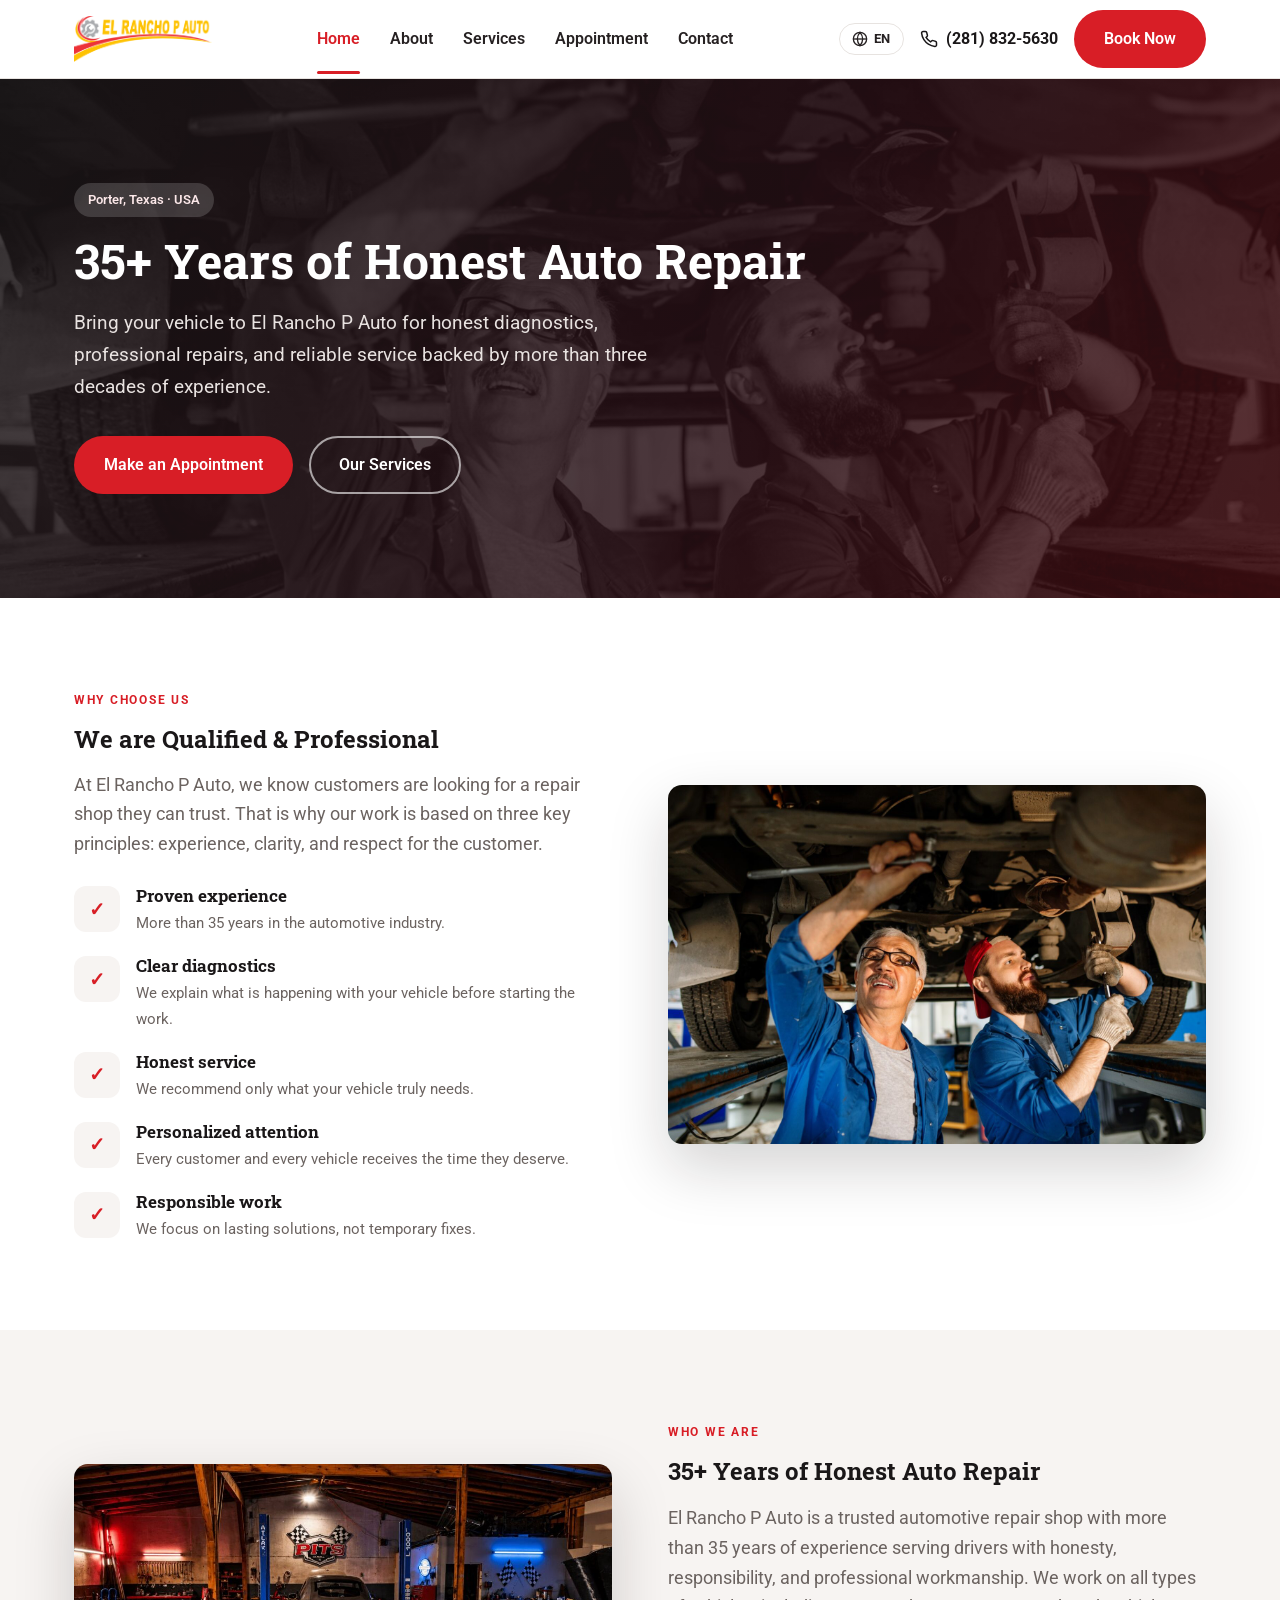
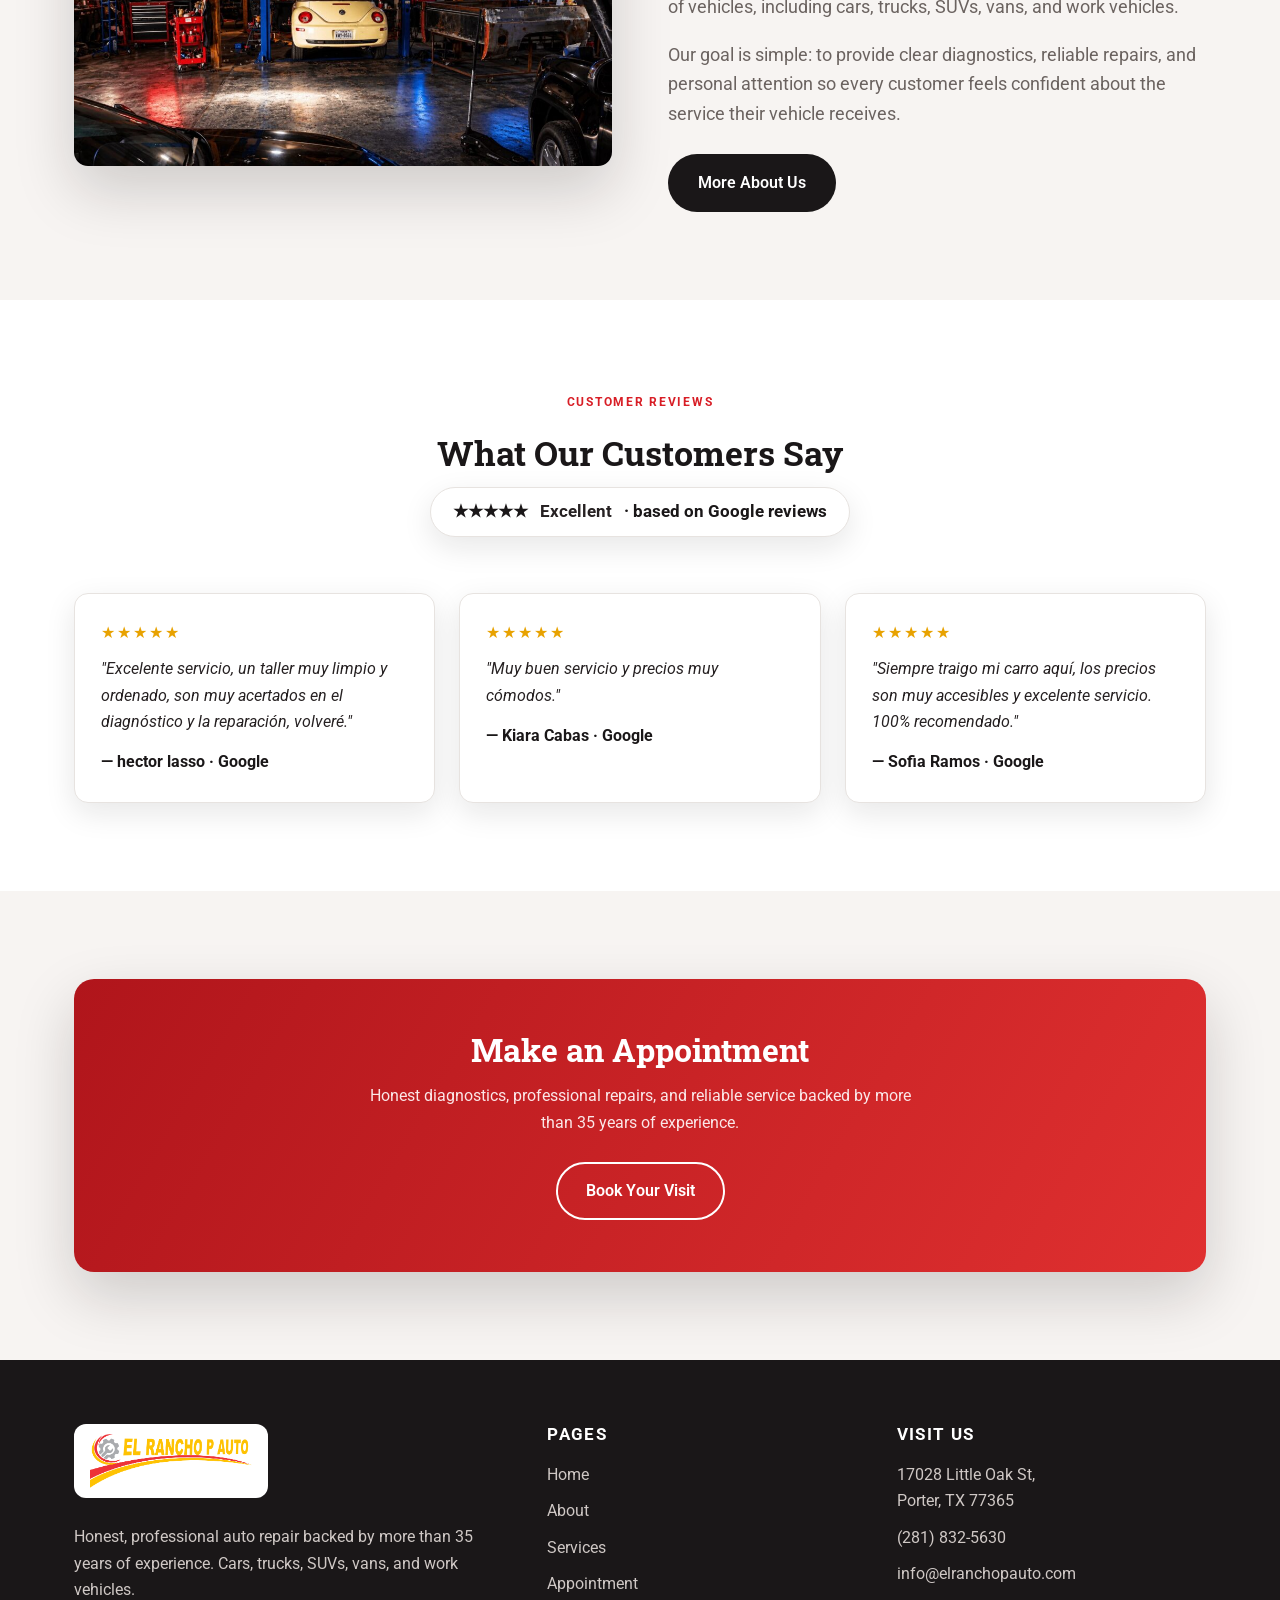
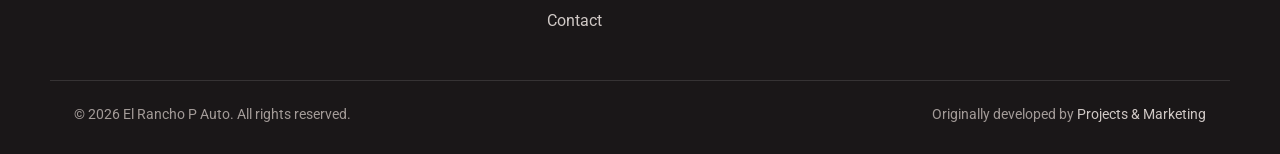
==== index.html @ 1ee65aa2 "Sitio web El Rancho P Auto — landing bilingüe EN/ES (rebuild por JECT)" ====
<!DOCTYPE html>
<html lang="en">
<head>
<meta charset="UTF-8">
<meta name="viewport" content="width=device-width, initial-scale=1">
<title>El Rancho P Auto — 35+ Years of Honest Auto Repair in Porter, TX</title>
<meta name="description" content="El Rancho P Auto is a trusted auto repair shop in Porter, Texas with 35+ years of experience. Honest diagnostics, reliable repairs, and personal attention for cars, trucks, SUVs, vans, and work vehicles.">
<link rel="icon" href="assets/img/favicon.png">
<link rel="preconnect" href="https://fonts.googleapis.com">
<link rel="preconnect" href="https://fonts.gstatic.com" crossorigin>
<link href="https://fonts.googleapis.com/css2?family=Roboto+Slab:wght@500;700;800&family=Roboto:wght@400;500;700&display=swap" rel="stylesheet">
<link rel="stylesheet" href="css/styles.css">
</head>
<body>

<header class="site-header">
  <div class="container nav">
    <a class="nav__logo" href="index.html"><img src="assets/img/logo.png" alt="El Rancho P Auto"></a>
    <ul class="nav__menu">
      <li><a href="index.html" class="is-active">Home</a></li>
      <li><a href="about.html">About</a></li>
      <li><a href="services.html">Services</a></li>
      <li><a href="appointment.html">Appointment</a></li>
      <li><a href="contact.html">Contact</a></li>
    </ul>
    <div class="nav__cta">
      <button class="lang-toggle" id="langToggle" type="button" title="Switch language / Cambiar idioma" aria-label="Switch language"><svg viewBox="0 0 24 24" fill="none" stroke="currentColor" stroke-width="2"><circle cx="12" cy="12" r="10"></circle><path d="M2 12h20"></path><path d="M12 2a15.3 15.3 0 0 1 4 10 15.3 15.3 0 0 1-4 10 15.3 15.3 0 0 1-4-10 15.3 15.3 0 0 1 4-10z"></path></svg><span class="lang-toggle__code">EN</span></button>
      <a class="nav__phone" href="tel:+12818325630">
        <svg width="18" height="18" viewBox="0 0 24 24" fill="none" stroke="currentColor" stroke-width="2"><path d="M22 16.92v3a2 2 0 0 1-2.18 2 19.79 19.79 0 0 1-8.63-3.07 19.5 19.5 0 0 1-6-6 19.79 19.79 0 0 1-3.07-8.67A2 2 0 0 1 4.11 2h3a2 2 0 0 1 2 1.72c.13.96.36 1.9.7 2.81a2 2 0 0 1-.45 2.11L8.09 9.91a16 16 0 0 0 6 6l1.27-1.27a2 2 0 0 1 2.11-.45c.91.34 1.85.57 2.81.7A2 2 0 0 1 22 16.92z"/></svg>
        (281) 832-5630</a>
      <a class="btn btn--primary" href="appointment.html">Book Now</a>
      <button class="nav__toggle" aria-label="Open menu"><span></span><span></span><span></span></button>
    </div>
  </div>
</header>

<!-- HERO -->
<section class="hero">
  <div class="container">
    <div class="hero__inner">
      <span class="badge-soft" style="background:rgba(255,255,255,.16);color:#FBE7E8">Porter, Texas · USA</span>
      <h1>35+ Years of Honest Auto Repair</h1>
      <p>Bring your vehicle to El Rancho P Auto for honest diagnostics, professional repairs, and reliable service backed by more than three decades of experience.</p>
      <div class="hero__actions">
        <a class="btn btn--primary" href="appointment.html">Make an Appointment</a>
        <a class="btn btn--ghost" href="services.html">Our Services</a>
      </div>
    </div>
  </div>
</section>

<!-- WHY CHOOSE US -->
<section class="section">
  <div class="container">
    <div class="split">
      <div>
        <span class="eyebrow">Why Choose Us</span>
        <h2>We are Qualified &amp; Professional</h2>
        <p class="lead" style="margin:16px 0 28px">At El Rancho P Auto, we know customers are looking for a repair shop they can trust. That is why our work is based on three key principles: experience, clarity, and respect for the customer.</p>
        <div class="grid" style="gap:20px">
          <div class="feature"><div class="feature__icon">✓</div><div><h3>Proven experience</h3><p>More than 35 years in the automotive industry.</p></div></div>
          <div class="feature"><div class="feature__icon">✓</div><div><h3>Clear diagnostics</h3><p>We explain what is happening with your vehicle before starting the work.</p></div></div>
          <div class="feature"><div class="feature__icon">✓</div><div><h3>Honest service</h3><p>We recommend only what your vehicle truly needs.</p></div></div>
          <div class="feature"><div class="feature__icon">✓</div><div><h3>Personalized attention</h3><p>Every customer and every vehicle receives the time they deserve.</p></div></div>
          <div class="feature"><div class="feature__icon">✓</div><div><h3>Responsible work</h3><p>We focus on lasting solutions, not temporary fixes.</p></div></div>
        </div>
      </div>
      <div><img src="assets/img/hero-techs.jpg" alt="El Rancho P Auto technicians repairing a car motor"></div>
    </div>
  </div>
</section>

<!-- WHO WE ARE -->
<section class="section section--alt">
  <div class="container">
    <div class="split">
      <div><img src="assets/img/who-we-are.jpg" alt="El Rancho P Auto repair shop"></div>
      <div>
        <span class="eyebrow">Who We Are</span>
        <h2>35+ Years of Honest Auto Repair</h2>
        <p class="lead" style="margin:18px 0">El Rancho P Auto is a trusted automotive repair shop with more than 35 years of experience serving drivers with honesty, responsibility, and professional workmanship. We work on all types of vehicles, including cars, trucks, SUVs, vans, and work vehicles.</p>
        <p class="lead">Our goal is simple: to provide clear diagnostics, reliable repairs, and personal attention so every customer feels confident about the service their vehicle receives.</p>
        <a class="btn btn--dark" href="about.html" style="margin-top:26px">More About Us</a>
      </div>
    </div>
  </div>
</section>

<!-- REVIEWS -->
<section class="section">
  <div class="container">
    <div class="section__head">
      <span class="eyebrow">Customer Reviews</span>
      <h2>What Our Customers Say</h2>
      <p><span class="rating-badge">★★★★★ <b>Excellent</b> · based on Google reviews</span></p>
    </div>
    <div class="reviews">
      <div class="review">
        <div class="review__stars">★★★★★</div>
        <p>"Excelente servicio, un taller muy limpio y ordenado, son muy acertados en el diagnóstico y la reparación, volveré."</p>
        <div class="review__by">— hector lasso · Google</div>
      </div>
      <div class="review">
        <div class="review__stars">★★★★★</div>
        <p>"Muy buen servicio y precios muy cómodos."</p>
        <div class="review__by">— Kiara Cabas · Google</div>
      </div>
      <div class="review">
        <div class="review__stars">★★★★★</div>
        <p>"Siempre traigo mi carro aquí, los precios son muy accesibles y excelente servicio. 100% recomendado."</p>
        <div class="review__by">— Sofia Ramos · Google</div>
      </div>
    </div>
  </div>
</section>

<!-- CTA -->
<section class="section section--alt">
  <div class="container">
    <div class="cta-strip">
      <h2>Make an Appointment</h2>
      <p>Honest diagnostics, professional repairs, and reliable service backed by more than 35 years of experience.</p>
      <a class="btn btn--ghost" href="appointment.html" style="border-color:#fff">Book Your Visit</a>
    </div>
  </div>
</section>

<!-- FOOTER -->
<footer class="site-footer">
  <div class="container footer-grid">
    <div>
      <span style="display:inline-block;background:#fff;padding:10px 16px;border-radius:12px"><img src="assets/img/logo.png" alt="El Rancho P Auto" style="margin:0"></span>
      <p style="margin-top:18px">Honest, professional auto repair backed by more than 35 years of experience. Cars, trucks, SUVs, vans, and work vehicles.</p>
    </div>
    <div>
      <h4>Pages</h4>
      <ul class="footer-links">
        <li><a href="index.html">Home</a></li>
        <li><a href="about.html">About</a></li>
        <li><a href="services.html">Services</a></li>
        <li><a href="appointment.html">Appointment</a></li>
        <li><a href="contact.html">Contact</a></li>
      </ul>
    </div>
    <div>
      <h4>Visit Us</h4>
      <ul class="footer-links">
        <li>17028 Little Oak St,<br>Porter, TX 77365</li>
        <li><a href="tel:+12818325630">(281) 832-5630</a></li>
        <li><a href="mailto:info@elranchopauto.com">info@elranchopauto.com</a></li>
      </ul>
    </div>
  </div>
  <div class="container footer-bottom">
    <span>© <span data-year>2026</span> El Rancho P Auto. All rights reserved.</span>
    <span>Originally developed by <a href="http://projectsandmarketing.net" target="_blank" rel="noopener">Projects &amp; Marketing</a></span>
  </div>
</footer>

<script src="js/main.js"></script>
<script src="js/i18n.js"></script>
</body>
</html>
---- css/styles.css ----
/* =====================================================================
   El Rancho P Auto — clean rebuild stylesheet
   Brand palette corrected to logo brand colors
   Primary #D81E26 · Dark #1A1718 · Reserved gold #E8A200
   Fonts: Roboto (body) / Roboto Slab (headings)
   ===================================================================== */

:root{
  --blue:#D81E26;        /* PRIMARY intense red (anchored to logo #E03030, deepened for AA + intensity) */
  --blue-dark:#B0151B;   /* darker red — button hover / gradient end */
  --navy:#1A1718;        /* near-black charcoal (warm, never blue) — headings, hero, footer */
  --slate:#262122;       /* charcoal mid — body text, dark-button hover, nav links */
  --teal:#3A3335;        /* repurposed neutral warm charcoal (gold is reserved) */
  --bg:#ffffff;
  --bg-alt:#F7F4F2;      /* warm light gray (NOT blue) */
  --text:#262122;
  --muted:#6B6360;       /* neutral warm gray */
  --line:#E7E3E0;        /* neutral warm border */
  --white:#ffffff;
  --radius:14px;
  --shadow:0 10px 30px rgba(20,18,18,.10);
  --shadow-lg:0 24px 60px rgba(20,18,18,.18);
  --max:1180px;
  --font:"Roboto",-apple-system,BlinkMacSystemFont,"Segoe UI",Helvetica,Arial,sans-serif;
  --font-head:"Roboto Slab",Georgia,"Times New Roman",serif;
  --gold:#E8A200;        /* RESERVED: review/rating stars only */
}

*{box-sizing:border-box;margin:0;padding:0}
html{scroll-behavior:smooth}
body{
  font-family:var(--font);
  color:var(--text);
  line-height:1.65;
  background:var(--bg);
  -webkit-font-smoothing:antialiased;
}
img{max-width:100%;display:block;height:auto}
a{color:var(--blue);text-decoration:none;transition:.2s}
a:hover{color:var(--blue-dark)}
h1,h2,h3,h4,h5{font-family:var(--font-head);color:var(--navy);line-height:1.2;font-weight:700}
.container{max-width:var(--max);margin:0 auto;padding:0 24px}
.eyebrow{display:inline-block;font-family:var(--font);font-weight:700;text-transform:uppercase;
  letter-spacing:.14em;font-size:.78rem;color:var(--blue);margin-bottom:14px}
.section{padding:88px 0}
.section--alt{background:var(--bg-alt)}
.section__head{max-width:720px;margin:0 auto 56px;text-align:center}
.section__head h2{font-size:2.1rem;margin-top:6px}
.section__head p{color:var(--muted);margin-top:14px;font-size:1.05rem}
.lead{font-size:1.12rem;color:var(--muted)}

/* ---------- Buttons ---------- */
.btn{display:inline-flex;align-items:center;gap:9px;font-weight:600;font-family:var(--font);
  padding:14px 28px;border-radius:999px;cursor:pointer;border:2px solid transparent;font-size:.98rem}
.btn--primary{background:var(--blue);color:#fff}
.btn--primary:hover{background:var(--blue-dark);color:#fff;transform:translateY(-2px)}
.btn--ghost{background:transparent;color:#fff;border-color:rgba(255,255,255,.6)}
.btn--ghost:hover{background:#fff;color:var(--navy)}
.btn--dark{background:var(--navy);color:#fff}
.btn--dark:hover{background:var(--slate);color:#fff}

/* ---------- Header ---------- */
.site-header{position:sticky;top:0;z-index:50;background:rgba(255,255,255,.96);
  backdrop-filter:blur(8px);border-bottom:1px solid var(--line)}
.nav{display:flex;align-items:center;justify-content:space-between;gap:24px;height:78px}
.nav__logo img{height:46px;width:auto}
.nav__menu{display:flex;align-items:center;gap:30px;list-style:none}
.nav__menu a{color:var(--slate);font-weight:600;font-size:.97rem;position:relative}
.nav__menu a:hover,.nav__menu a.is-active{color:var(--blue)}
.nav__menu a.is-active::after{content:"";position:absolute;left:0;right:0;bottom:-26px;height:3px;background:var(--blue);border-radius:3px}
.nav__cta{display:flex;align-items:center;gap:16px}
.nav__phone{display:inline-flex;align-items:center;gap:8px;font-weight:700;color:var(--navy)}
.nav__toggle{display:none;flex-direction:column;gap:5px;background:none;border:0;cursor:pointer;padding:8px}
.nav__toggle span{width:26px;height:3px;background:var(--navy);border-radius:3px;transition:.3s}

/* ---------- Hero ---------- */
.hero{position:relative;color:#fff;background:linear-gradient(120deg,#1A1718 0%,#241015 55%,#3a0f12 100%);overflow:hidden}
.hero::after{content:"";position:absolute;inset:0;background:url('../assets/img/hero-techs.jpg') center/cover;opacity:.18;mix-blend-mode:luminosity}
.hero__inner{position:relative;z-index:2;max-width:760px;padding:104px 0}
.hero h1{color:#fff;font-size:3rem;line-height:1.1}
.hero p{font-size:1.2rem;margin-top:20px;color:#E8E2E0;max-width:600px}
.hero__actions{margin-top:34px;display:flex;gap:16px;flex-wrap:wrap}
.hero--sub{background:linear-gradient(120deg,#1A1718,#2B2426)}
.hero--sub .hero__inner{padding:70px 0;max-width:var(--max)}
.hero--sub h1{font-size:2.5rem}
.breadcrumb{color:#B8AFAC;font-size:.92rem;margin-top:10px}
.breadcrumb a{color:#EBE6E4}

/* ---------- Feature / value grids ---------- */
.grid{display:grid;gap:28px}
.grid-2{grid-template-columns:repeat(2,1fr)}
.grid-3{grid-template-columns:repeat(3,1fr)}
.split{display:grid;grid-template-columns:1fr 1fr;gap:56px;align-items:center}
.split img{border-radius:var(--radius);box-shadow:var(--shadow-lg)}

.feature{display:flex;gap:16px;align-items:flex-start}
.feature__icon{flex:0 0 46px;height:46px;border-radius:12px;background:var(--bg-alt);color:var(--blue);
  display:grid;place-items:center;font-size:1.2rem;font-weight:800}
.feature h3{font-size:1.08rem;margin-bottom:4px}
.feature p{color:var(--muted);font-size:.96rem}

.value-list{list-style:none;display:grid;gap:14px}
.value-list li{display:flex;gap:12px;align-items:center;font-weight:600;color:var(--slate)}
.value-list .tick{flex:0 0 26px;height:26px;border-radius:50%;background:var(--blue);color:#fff;
  display:grid;place-items:center;font-size:.8rem}

/* ---------- Cards ---------- */
.card{background:#fff;border:1px solid var(--line);border-radius:var(--radius);overflow:hidden;
  box-shadow:var(--shadow);transition:.25s;display:flex;flex-direction:column}
.card:hover{transform:translateY(-6px);box-shadow:var(--shadow-lg)}
.card__img{aspect-ratio:4/3;object-fit:cover;width:100%}
.card__body{padding:26px}
.card__body h3{font-size:1.25rem;margin-bottom:10px}
.card__body p{color:var(--muted);font-size:.97rem}

/* ---------- Reviews ---------- */
.reviews{display:grid;grid-template-columns:repeat(3,1fr);gap:24px}
.review{background:#fff;border:1px solid var(--line);border-radius:var(--radius);padding:26px;box-shadow:var(--shadow)}
.review__stars{color:#E8A200;letter-spacing:2px;margin-bottom:10px}
.review p{color:var(--slate);font-style:italic}
.review__by{margin-top:14px;font-weight:700;color:var(--navy);font-style:normal}
.rating-badge{display:inline-flex;align-items:center;gap:12px;background:#fff;border:1px solid var(--line);
  border-radius:999px;padding:10px 22px;box-shadow:var(--shadow);font-weight:700;color:var(--navy)}
.rating-badge b{color:#262122}

/* ---------- CTA strip ---------- */
.cta-strip{background:linear-gradient(120deg,#B0151B,#E03030);color:#fff;border-radius:20px;
  padding:52px;text-align:center;box-shadow:var(--shadow-lg)}
.cta-strip h2{color:#fff;font-size:2rem}
.cta-strip p{color:#FBE7E8;max-width:560px;margin:14px auto 26px}

/* ---------- Contact / info ---------- */
.info-list{list-style:none;display:grid;gap:20px}
.info-list li{display:flex;gap:16px;align-items:flex-start}
.info-list .ic{flex:0 0 44px;height:44px;border-radius:12px;background:var(--blue);color:#fff;display:grid;place-items:center}
.info-list span{display:block}
.info-list b{color:var(--navy)}
.map-embed{border:0;width:100%;height:100%;min-height:340px;border-radius:var(--radius)}

/* ---------- Forms ---------- */
.form{display:grid;gap:18px;background:#fff;border:1px solid var(--line);border-radius:var(--radius);
  padding:32px;box-shadow:var(--shadow)}
.form .row{display:grid;grid-template-columns:1fr 1fr;gap:18px}
.field{display:flex;flex-direction:column;gap:7px}
.field label{font-weight:600;font-size:.9rem;color:var(--slate)}
.field input,.field select,.field textarea{padding:13px 15px;border:1px solid var(--line);border-radius:10px;
  font-family:var(--font);font-size:.97rem;background:#FAFAF9;transition:.2s}
.field input:focus,.field select:focus,.field textarea:focus{outline:none;border-color:var(--blue);
  box-shadow:0 0 0 3px rgba(216,30,38,.18);background:#fff}
.field textarea{resize:vertical;min-height:120px}
.form__note{font-size:.85rem;color:var(--muted)}

/* ---------- Footer ---------- */
.site-footer{background:var(--navy);color:#CFC8C5;padding:64px 0 28px}
.footer-grid{display:grid;grid-template-columns:1.4fr 1fr 1fr;gap:40px}
.site-footer h4{color:#fff;font-size:1.05rem;margin-bottom:18px;font-family:var(--font);text-transform:uppercase;letter-spacing:.08em}
.site-footer img{height:54px;margin-bottom:16px}
.site-footer a{color:#CFC8C5}
.site-footer a:hover{color:#fff}
.footer-links{list-style:none;display:grid;gap:10px}
.footer-bottom{border-top:1px solid rgba(255,255,255,.12);margin-top:46px;padding-top:22px;
  display:flex;justify-content:space-between;gap:14px;flex-wrap:wrap;font-size:.88rem;color:#A39B98}

/* ---------- Utilities ---------- */
.text-center{text-align:center}
.mt-0{margin-top:0}
.badge-soft{display:inline-block;background:var(--bg-alt);color:var(--blue);font-weight:600;
  padding:6px 14px;border-radius:999px;font-size:.82rem;margin-bottom:18px}

/* ---------- Responsive ---------- */
@media (max-width:900px){
  .nav__menu,.nav__phone{display:none}
  .nav__toggle{display:flex}
  .nav__menu.is-open{display:flex;position:absolute;top:78px;left:0;right:0;flex-direction:column;
    background:#fff;padding:18px 24px;gap:18px;border-bottom:1px solid var(--line);box-shadow:var(--shadow)}
  .nav__menu.is-open a.is-active::after{display:none}
  .split{grid-template-columns:1fr;gap:34px}
  .grid-3,.reviews,.footer-grid{grid-template-columns:1fr}
  .grid-2{grid-template-columns:1fr}
  .hero h1{font-size:2.2rem}
  .hero__inner{padding:72px 0}
  .form .row{grid-template-columns:1fr}
  .section{padding:60px 0}
  .cta-strip{padding:36px 24px}
}
@media (max-width:560px){
  .hero h1{font-size:1.9rem}
  .section__head h2{font-size:1.6rem}
}

/* ---------- Language toggle ---------- */
.lang-toggle{display:inline-flex;align-items:center;gap:6px;background:transparent;border:1.5px solid var(--line);
  color:var(--slate);font-family:var(--font);font-weight:700;font-size:.82rem;padding:7px 12px;border-radius:999px;
  cursor:pointer;transition:.2s;line-height:1}
.lang-toggle:hover{border-color:var(--blue);color:var(--blue)}
.lang-toggle svg{width:16px;height:16px;flex:0 0 16px}
.lang-toggle__code{letter-spacing:.04em}
@media (max-width:560px){ .lang-toggle{padding:6px 9px;font-size:.78rem} }
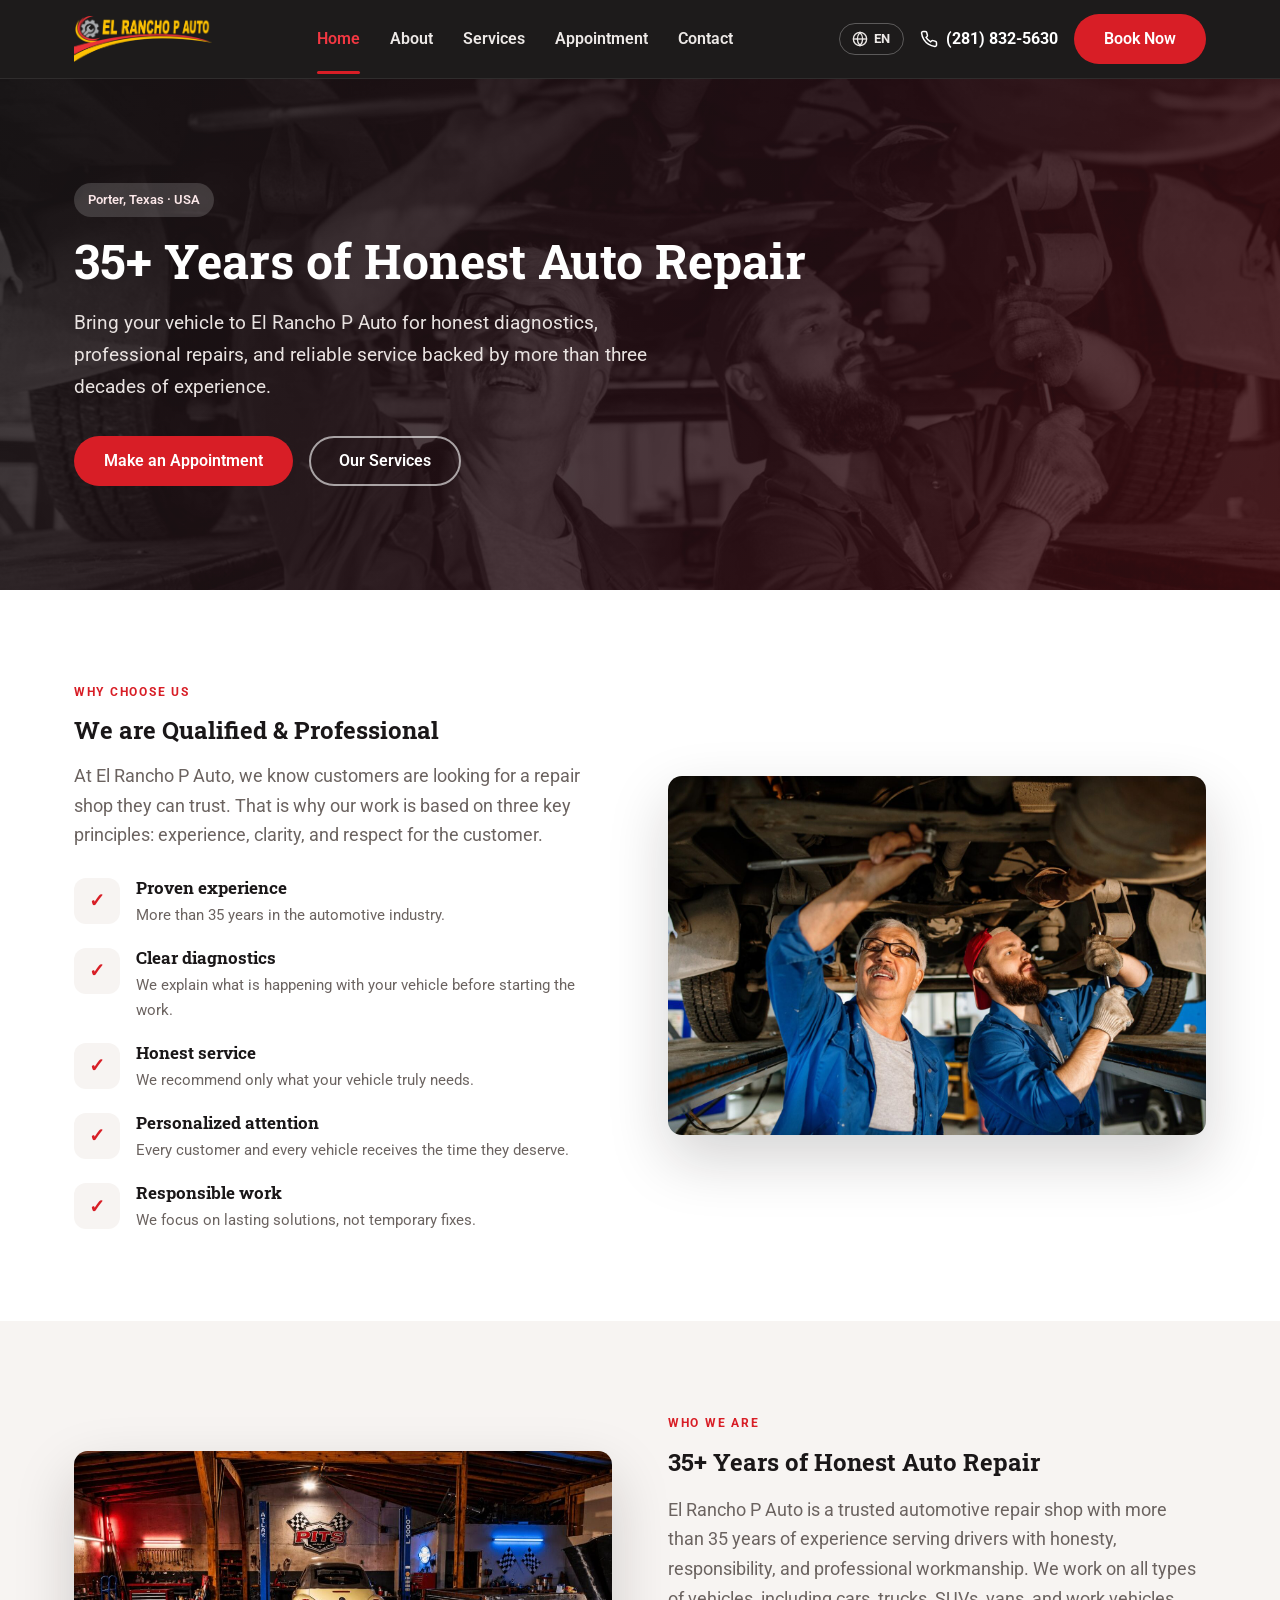
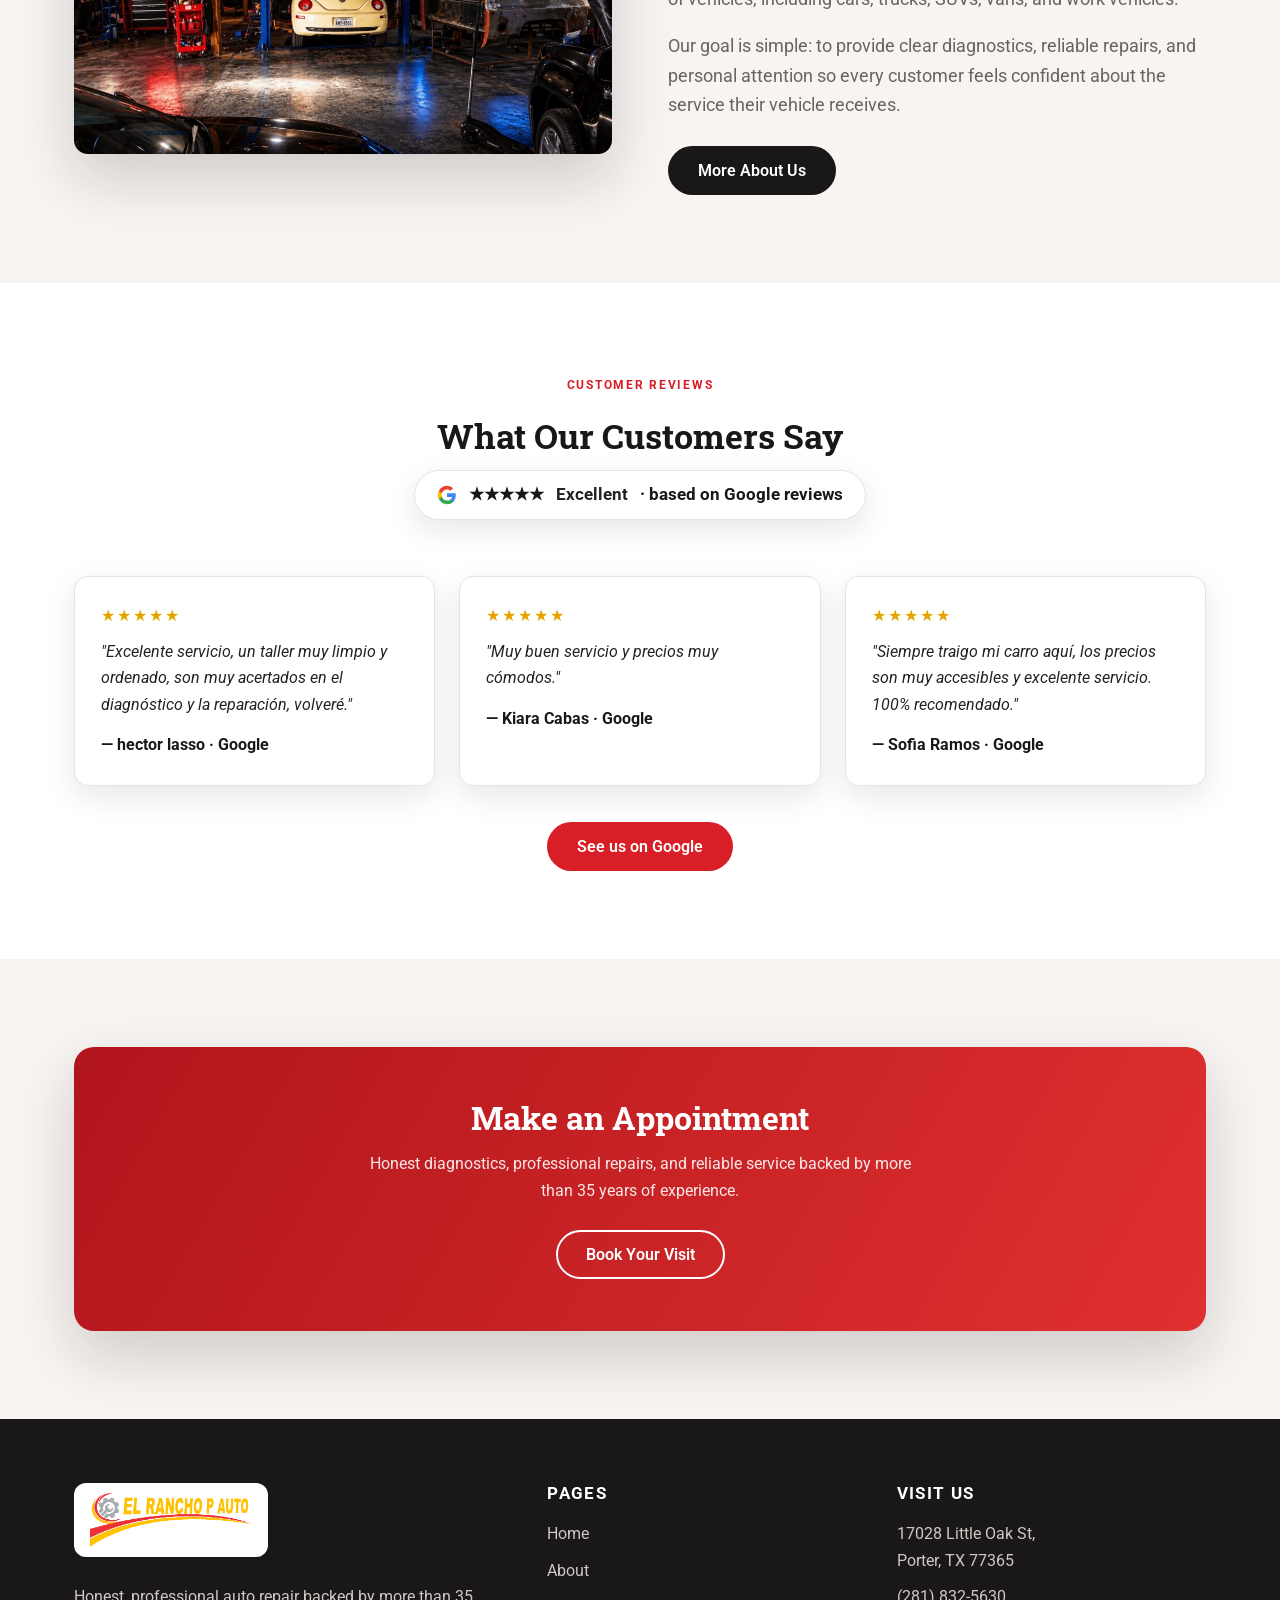
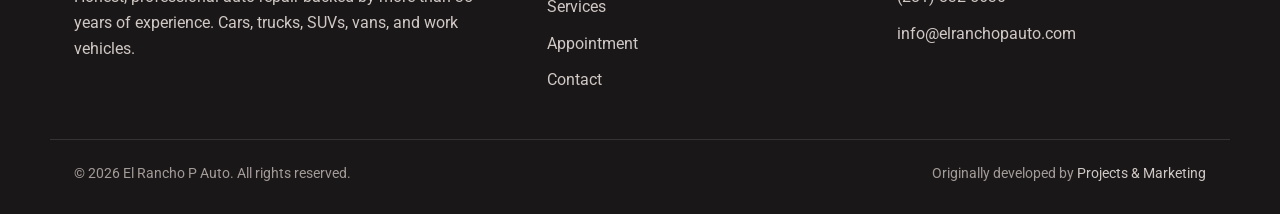
==== commit e209154c: "Header oscuro + fix boton movil + resenas estilo Google (estaticas + enlace)" ====
--- a/index.html
+++ b/index.html
@@ -92,7 +92,7 @@
     <div class="section__head">
       <span class="eyebrow">Customer Reviews</span>
       <h2>What Our Customers Say</h2>
-      <p><span class="rating-badge">★★★★★ <b>Excellent</b> · based on Google reviews</span></p>
+      <p><span class="rating-badge"><svg viewBox="0 0 48 48" width="20" height="20" aria-hidden="true"><path fill="#4285F4" d="M45.12 24.5c0-1.56-.14-3.06-.4-4.5H24v8.51h11.84c-.51 2.75-2.06 5.08-4.39 6.64v5.52h7.11c4.16-3.83 6.56-9.47 6.56-16.17z"/><path fill="#34A853" d="M24 46c5.94 0 10.92-1.97 14.56-5.33l-7.11-5.52c-1.97 1.32-4.49 2.1-7.45 2.1-5.73 0-10.58-3.87-12.31-9.07H4.34v5.7C7.96 41.07 15.4 46 24 46z"/><path fill="#FBBC05" d="M11.69 28.18C11.25 26.86 11 25.45 11 24s.25-2.86.69-4.18v-5.7H4.34A21.99 21.99 0 0 0 2 24c0 3.55.85 6.91 2.34 9.88l7.35-5.7z"/><path fill="#EA4335" d="M24 10.75c3.23 0 6.13 1.11 8.41 3.29l6.31-6.31C34.91 4.18 29.93 2 24 2 15.4 2 7.96 6.93 4.34 14.12l7.35 5.7c1.73-5.2 6.58-9.07 12.31-9.07z"/></svg> ★★★★★ <b>Excellent</b> · based on Google reviews</span></p>
     </div>
     <div class="reviews">
       <div class="review">
@@ -111,6 +111,7 @@
         <div class="review__by">— Sofia Ramos · Google</div>
       </div>
     </div>
+    <div class="reviews-cta"><a class="btn btn--primary" href="https://www.google.com/maps/search/?api=1&amp;query=El+Rancho+P+Auto+Porter+TX+77365" target="_blank" rel="noopener">See us on Google</a></div>
   </div>
 </section>
 
--- a/css/styles.css
+++ b/css/styles.css
@@ -50,8 +50,9 @@
 .lead{font-size:1.12rem;color:var(--muted)}
 
 /* ---------- Buttons ---------- */
-.btn{display:inline-flex;align-items:center;gap:9px;font-weight:600;font-family:var(--font);
-  padding:14px 28px;border-radius:999px;cursor:pointer;border:2px solid transparent;font-size:.98rem}
+.btn{display:inline-flex;align-items:center;justify-content:center;gap:9px;font-weight:600;font-family:var(--font);
+  padding:14px 28px;border-radius:999px;cursor:pointer;border:2px solid transparent;font-size:.98rem;
+  white-space:nowrap;line-height:1.1}
 .btn--primary{background:var(--blue);color:#fff}
 .btn--primary:hover{background:var(--blue-dark);color:#fff;transform:translateY(-2px)}
 .btn--ghost{background:transparent;color:#fff;border-color:rgba(255,255,255,.6)}
@@ -60,18 +61,18 @@
 .btn--dark:hover{background:var(--slate);color:#fff}
 
 /* ---------- Header ---------- */
-.site-header{position:sticky;top:0;z-index:50;background:rgba(255,255,255,.96);
-  backdrop-filter:blur(8px);border-bottom:1px solid var(--line)}
+.site-header{position:sticky;top:0;z-index:50;background:rgba(20,18,18,.96);
+  backdrop-filter:blur(8px);border-bottom:1px solid rgba(255,255,255,.08)}
 .nav{display:flex;align-items:center;justify-content:space-between;gap:24px;height:78px}
 .nav__logo img{height:46px;width:auto}
 .nav__menu{display:flex;align-items:center;gap:30px;list-style:none}
-.nav__menu a{color:var(--slate);font-weight:600;font-size:.97rem;position:relative}
-.nav__menu a:hover,.nav__menu a.is-active{color:var(--blue)}
+.nav__menu a{color:#EDE9E7;font-weight:600;font-size:.97rem;position:relative}
+.nav__menu a:hover,.nav__menu a.is-active{color:#F23842}
 .nav__menu a.is-active::after{content:"";position:absolute;left:0;right:0;bottom:-26px;height:3px;background:var(--blue);border-radius:3px}
 .nav__cta{display:flex;align-items:center;gap:16px}
-.nav__phone{display:inline-flex;align-items:center;gap:8px;font-weight:700;color:var(--navy)}
+.nav__phone{display:inline-flex;align-items:center;gap:8px;font-weight:700;color:#fff}
 .nav__toggle{display:none;flex-direction:column;gap:5px;background:none;border:0;cursor:pointer;padding:8px}
-.nav__toggle span{width:26px;height:3px;background:var(--navy);border-radius:3px;transition:.3s}
+.nav__toggle span{width:26px;height:3px;background:#fff;border-radius:3px;transition:.3s}
 
 /* ---------- Hero ---------- */
 .hero{position:relative;color:#fff;background:linear-gradient(120deg,#1A1718 0%,#241015 55%,#3a0f12 100%);overflow:hidden}
@@ -172,7 +173,7 @@
   .nav__menu,.nav__phone{display:none}
   .nav__toggle{display:flex}
   .nav__menu.is-open{display:flex;position:absolute;top:78px;left:0;right:0;flex-direction:column;
-    background:#fff;padding:18px 24px;gap:18px;border-bottom:1px solid var(--line);box-shadow:var(--shadow)}
+    background:#1A1718;padding:18px 24px;gap:18px;border-bottom:1px solid rgba(255,255,255,.08);box-shadow:var(--shadow)}
   .nav__menu.is-open a.is-active::after{display:none}
   .split{grid-template-columns:1fr;gap:34px}
   .grid-3,.reviews,.footer-grid{grid-template-columns:1fr}
@@ -186,13 +187,20 @@
 @media (max-width:560px){
   .hero h1{font-size:1.9rem}
   .section__head h2{font-size:1.6rem}
+  .nav{gap:12px}
+  .nav__cta{gap:9px}
+  .nav__cta .btn{padding:9px 16px;font-size:.88rem}
 }
 
 /* ---------- Language toggle ---------- */
-.lang-toggle{display:inline-flex;align-items:center;gap:6px;background:transparent;border:1.5px solid var(--line);
-  color:var(--slate);font-family:var(--font);font-weight:700;font-size:.82rem;padding:7px 12px;border-radius:999px;
+.lang-toggle{display:inline-flex;align-items:center;gap:6px;background:transparent;border:1.5px solid rgba(255,255,255,.28);
+  color:#EDE9E7;font-family:var(--font);font-weight:700;font-size:.82rem;padding:7px 12px;border-radius:999px;
   cursor:pointer;transition:.2s;line-height:1}
 .lang-toggle:hover{border-color:var(--blue);color:var(--blue)}
 .lang-toggle svg{width:16px;height:16px;flex:0 0 16px}
 .lang-toggle__code{letter-spacing:.04em}
 @media (max-width:560px){ .lang-toggle{padding:6px 9px;font-size:.78rem} }
+
+/* ---------- Google reviews ---------- */
+.rating-badge svg{vertical-align:middle;flex:0 0 auto}
+.reviews-cta{text-align:center;margin-top:36px}
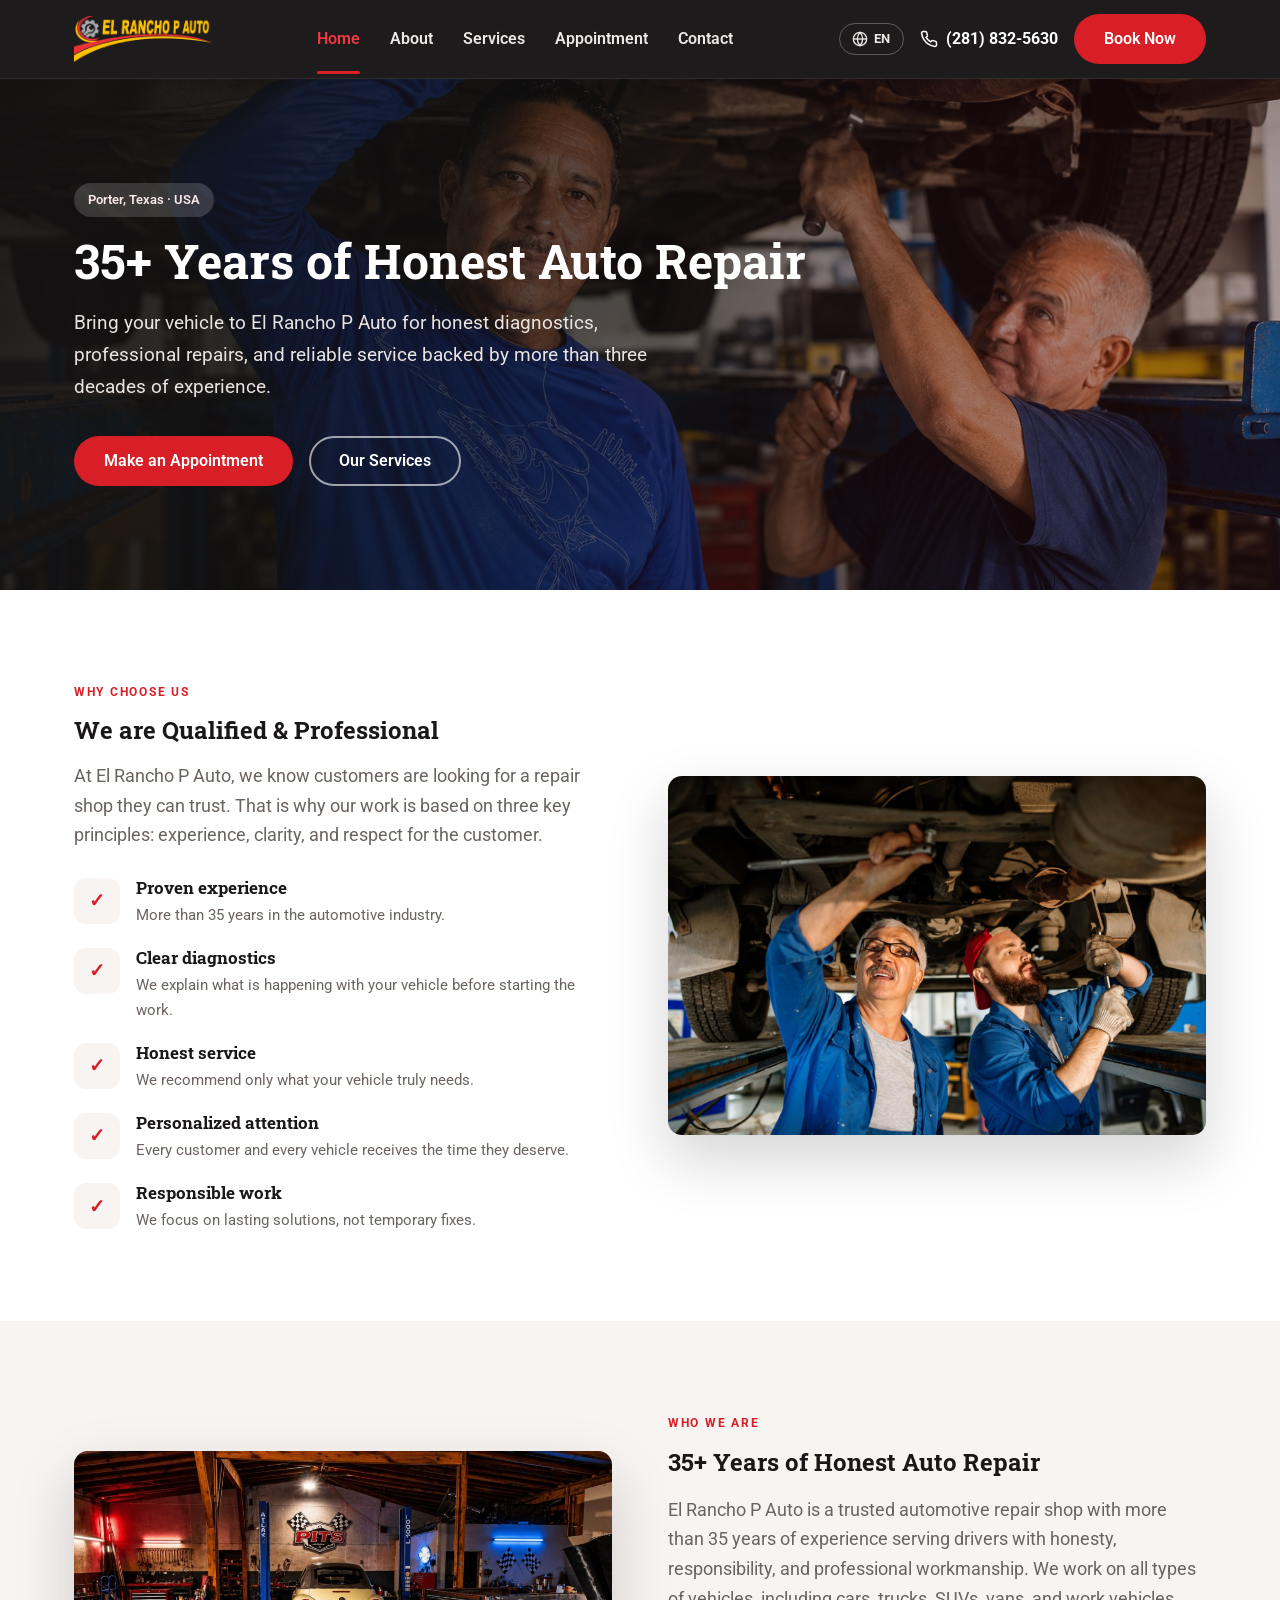
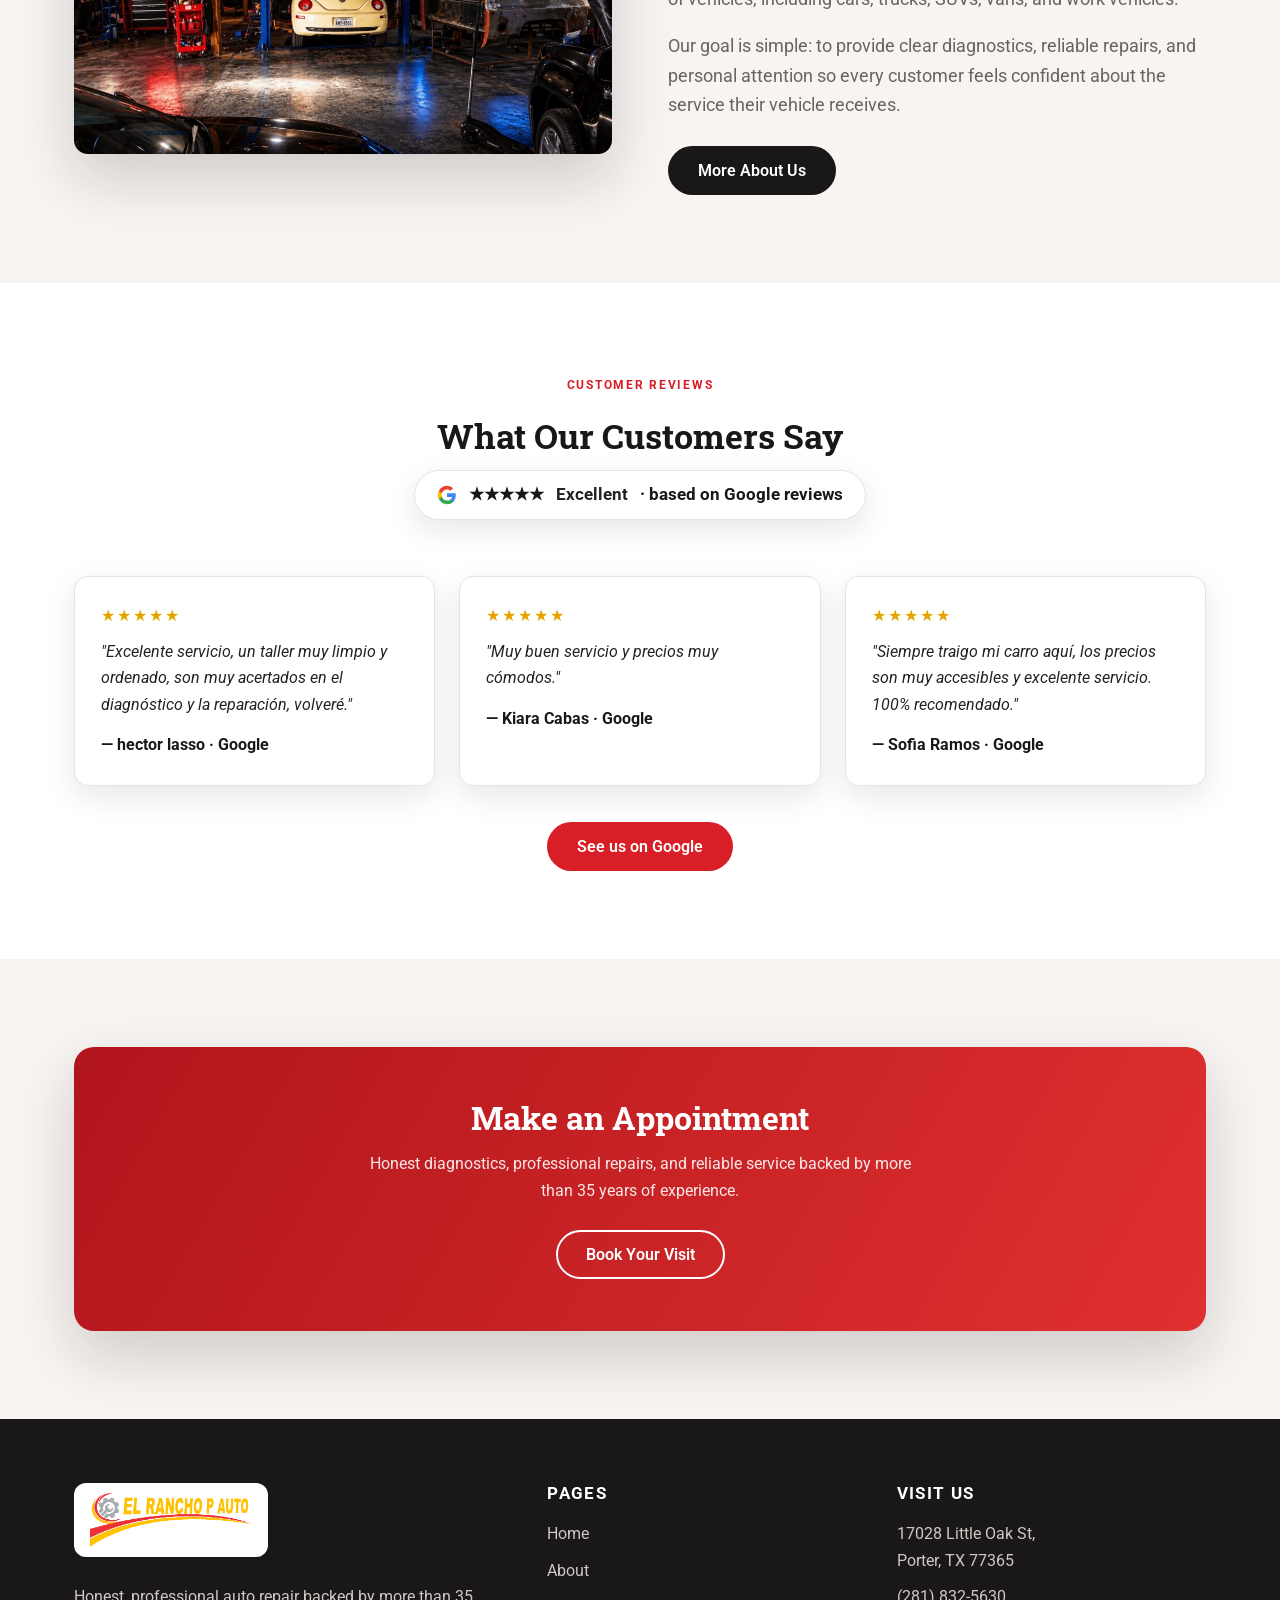
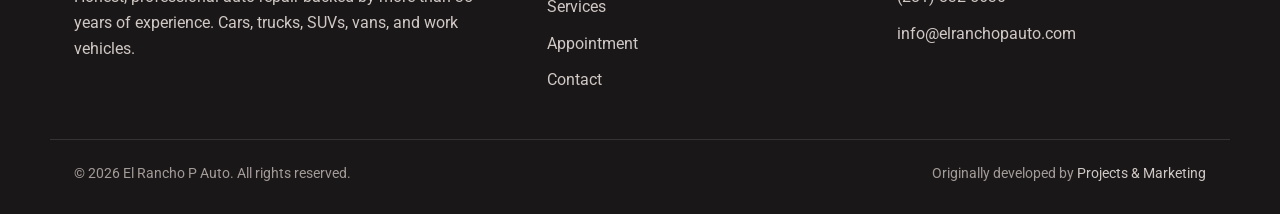
==== commit c4a775f2: "Add asset cache busting" ====
--- a/index.html
+++ b/index.html
@@ -9,7 +9,7 @@
 <link rel="preconnect" href="https://fonts.googleapis.com">
 <link rel="preconnect" href="https://fonts.gstatic.com" crossorigin>
 <link href="https://fonts.googleapis.com/css2?family=Roboto+Slab:wght@500;700;800&family=Roboto:wght@400;500;700&display=swap" rel="stylesheet">
-<link rel="stylesheet" href="css/styles.css">
+<link rel="stylesheet" href="css/styles.css?v=20260611-4276b98">
 </head>
 <body>
 
@@ -158,7 +158,7 @@
   </div>
 </footer>
 
-<script src="js/main.js"></script>
-<script src="js/i18n.js"></script>
+<script src="js/main.js?v=20260611-4276b98"></script>
+<script src="js/i18n.js?v=20260611-4276b98"></script>
 </body>
 </html>
--- a/css/styles.css
+++ b/css/styles.css
@@ -76,7 +76,7 @@
 
 /* ---------- Hero ---------- */
 .hero{position:relative;color:#fff;background:linear-gradient(120deg,#1A1718 0%,#241015 55%,#3a0f12 100%);overflow:hidden}
-.hero::after{content:"";position:absolute;inset:0;background:url('../assets/img/hero-techs.jpg') center/cover;opacity:.18;mix-blend-mode:luminosity}
+.hero::after{content:"";position:absolute;inset:0;background:linear-gradient(100deg,rgba(20,18,18,.93) 0%,rgba(20,18,18,.72) 40%,rgba(40,16,21,.46) 72%,rgba(58,15,18,.34) 100%),url('../assets/img/hero-team.jpg') center/cover}
 .hero__inner{position:relative;z-index:2;max-width:760px;padding:104px 0}
 .hero h1{color:#fff;font-size:3rem;line-height:1.1}
 .hero p{font-size:1.2rem;margin-top:20px;color:#E8E2E0;max-width:600px}
